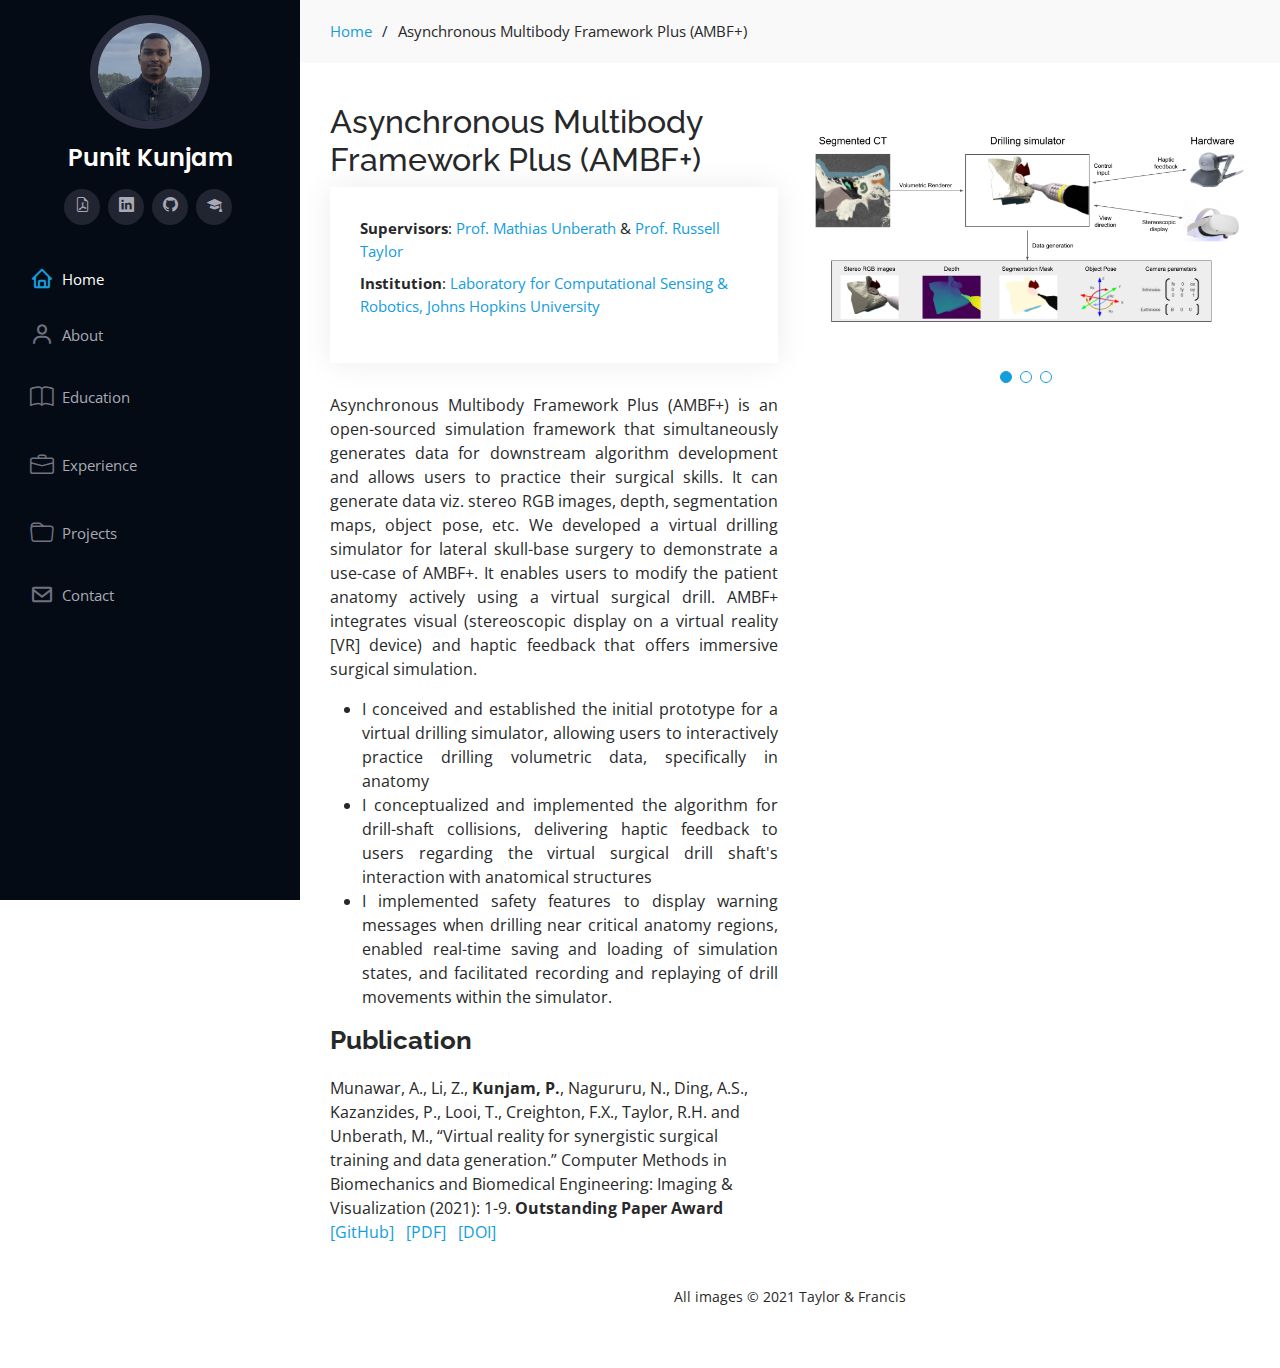
==== ambf.html @ 86a181cd "cv update" ====
<!DOCTYPE html>
<html lang="en">

<head>

  <!-- Google tag (gtag.js) -->
<script async src="https://www.googletagmanager.com/gtag/js?id=G-W4391QG8GP"></script>
<script>
  window.dataLayer = window.dataLayer || [];
  function gtag(){dataLayer.push(arguments);}
  gtag('js', new Date());

  gtag('config', 'G-W4391QG8GP');
</script>

  <meta charset="utf-8">
  <meta content="width=device-width, initial-scale=1.0" name="viewport">

  <title>Punit Kunjam</title>
  <meta content="" name="description">
  <meta content="" name="keywords">

  <!-- Favicons -->
  <link href="img/about_1.jpg" rel="icon">
  <link href="img/about_1.jpg" rel="apple-touch-icon">

  <!-- Google Fonts -->
  <link href="https://fonts.googleapis.com/css?family=Open+Sans:300,300i,400,400i,600,600i,700,700i|Raleway:300,300i,400,400i,500,500i,600,600i,700,700i|Poppins:300,300i,400,400i,500,500i,600,600i,700,700i" rel="stylesheet">

  <!-- Bootstrap Icons -->
  <link rel="stylesheet" href="https://use.fontawesome.com/releases/v5.7.0/css/all.css"
    integrity="sha384-lZN37f5QGtY3VHgisS14W3ExzMWZxybE1SJSEsQp9S+oqd12jhcu+A56Ebc1zFSJ" crossorigin="anonymous">

  <!-- Vendor CSS Files -->
  <link href="assets/vendor/aos/aos.css" rel="stylesheet">
  <link href="assets/vendor/bootstrap/css/bootstrap.min.css" rel="stylesheet">
  <link href="assets/vendor/bootstrap-icons/bootstrap-icons.css" rel="stylesheet">
  <link href="assets/vendor/boxicons/css/boxicons.min.css" rel="stylesheet">
  <link href="assets/vendor/glightbox/css/glightbox.min.css" rel="stylesheet">
  <link href="assets/vendor/swiper/swiper-bundle.min.css" rel="stylesheet">

  <!-- Template Main CSS File -->
  <link href="assets/css/style.css" rel="stylesheet">

  <!-- =======================================================
  * Template Name: iPortfolio
  * Updated: Nov 17 2023 with Bootstrap v5.3.2
  * Template URL: https://bootstrapmade.com/iportfolio-bootstrap-portfolio-websites-template/
  * Author: BootstrapMade.com
  * License: https://bootstrapmade.com/license/
  ======================================================== -->
</head>

<body>

  <!-- ======= Mobile nav toggle button ======= -->
  <i class="bi bi-list mobile-nav-toggle d-xl-none"></i>
  
  <!-- ======= Header ======= -->
  <header id="header">
    <div class="d-flex flex-column">
  
      <div class="profile">
        <img src="img/profile_pic.jpg" alt="" class="img-fluid rounded-circle">
        <h1 class="text-light"><a href="index.html">Punit Kunjam</a></h1>
        <div class="social-links mt-3 text-center">
          <!--TODO: ADD LINK FOR CV-->
          <a href="https://drive.google.com/file/d/1MvWVg-WQd31cbJyQLUiMQnrO49VxI_ut/view?usp=sharing" class="" target="_blank"><i class="bi bi-file-earmark-pdf" title="CV"></i></a>
          <a href="https://www.linkedin.com/in/pkunjam/" class="" target="_blank"><i class="bi bi-linkedin"
              title="Linkedin"></i></a>
          <a href="https://github.com/pkunjam" class="" target="_blank"><i class="bi bi-github" title="GitHub"></i></a>
          <a href="https://scholar.google.com/citations?hl=en&user=vuB_Ua0AAAAJ" class="" target="_blank"><i
              class="bi bi-mortarboard-fill" title="Google Scholar"></i></i></a>
        </div>
      </div>
  
      <nav id="navbar" class="nav-menu navbar">
        <ul>
          <li><a href="index.html#hero" class="nav-link scrollto active"><i class="bx bx-home"></i> <span>Home</span></a></li>
          <li><a href="index.html#about" class="nav-link scrollto"><i class="bx bx-user"></i> <span>About</span></a></li>
          <li><a href="index.html#resume" class="nav-link scrollto"><i class="bi bi-book"></i><span>Education</span></a></li>
          <li><a href="index.html#experience" class="nav-link scrollto"><i class="bi bi-briefcase"></i> <span>Experience</span></a></li>
          <li><a href="index.html#portfolio" class="nav-link scrollto"><i class="bi bi-folder"></i> <span>Projects</span></a></li>
          <!-- <li><a href="index.html#services" class="nav-link scrollto"><i class="bi bi-luggage"></i> <span>Media</span></a></li> -->
          <li><a href="index.html#contact" class="nav-link scrollto"><i class="bx bx-envelope"></i> <span>Contact</span></a></li>
        </ul>
      </nav><!-- .nav-menu -->
    </div>
  </header><!-- End Header -->

  <main id="main">

    <!-- ======= Breadcrumbs ======= -->
    <section id="breadcrumbs" class="breadcrumbs">
      <div class="container">

        <div class="d-flex justify-content-between align-items-center">
          <ol>
            <li><a href="index.html">Home</a></li>
            <li>Asynchronous Multibody Framework Plus (AMBF+)</li>
          </ol>
        </div>

      </div>
    </section><!-- End Breadcrumbs -->

    <!-- ======= Portfolio Details Section ======= -->
    <section id="portfolio-details" class="portfolio-details">
      <div class="container">

        <div class="row gy-4">


          <div class="col-lg-6">
            <h2>Asynchronous Multibody Framework Plus (AMBF+)</h2>
            

            <div class="portfolio-info">
              <ul>
                <li><strong>Supervisors</strong>:  <a href="https://mathiasunberath.github.io/" target="_blank">Prof. Mathias Unberath</a> & <a href="https://www.cs.jhu.edu/faculty/russell-taylor/" target="_blank">Prof. Russell Taylor</a></li>
                <li><strong>Institution</strong>: <a href="https://lcsr.jhu.edu/about/" target="_blank">Laboratory for Computational Sensing & Robotics, Johns Hopkins University</a></li>
              </ul>
            </div>
            <div class="portfolio-description">
              <p style="text-align: justify;">
                Asynchronous Multibody Framework Plus (AMBF+) is an open-sourced 
                simulation framework that simultaneously generates data for 
                downstream algorithm development and allows users to practice their 
                surgical skills. It can generate data viz. stereo RGB images, depth, 
                segmentation maps, object pose, etc. We developed a virtual drilling 
                simulator for lateral skull-base surgery to demonstrate a use-case of
                AMBF+. It enables users to modify the patient anatomy actively using a 
                virtual surgical drill. AMBF+ integrates visual (stereoscopic display
                on a virtual reality [VR] device) and haptic feedback that offers 
                immersive surgical simulation.

                <ul style="text-align: justify;">
                  <li>I conceived and established the initial prototype for a virtual drilling simulator, allowing users to interactively
                  practice drilling volumetric data, specifically in anatomy</li>
                  <li>I conceptualized and implemented the algorithm for drill-shaft collisions, delivering haptic feedback to users regarding
                  the virtual surgical drill shaft's interaction with anatomical structures</li>
                  <li>I implemented safety features to display warning messages when drilling near critical anatomy regions, enabled real-time
                  saving and loading of simulation states, and facilitated recording and replaying of drill movements within the simulator.</li>
                </ul>
              </p>

              <h2 style="text-align: justify;">Publication</h2>
              <p>Munawar, A., Li, Z., <b>Kunjam, P.</b>, Nagururu, N., Ding, A.S., Kazanzides, P., 
                Looi, T., Creighton, F.X., Taylor, R.H. and Unberath, M., “Virtual reality 
                for synergistic surgical training and data generation.” Computer Methods in 
                Biomechanics and Biomedical Engineering: Imaging & Visualization (2021): 1-9. 
                <b>Outstanding Paper Award</b> <br>
                <a href="https://github.com/WPI-AIM/ambf" target="_blank">[GitHub]</a> &nbsp;
                <a href="https://drive.google.com/file/d/1jUq5Wpt0CUFhtmW_N3lB-WPMoVVERZTq/view?usp=drive_link" target="_blank">[PDF]</a> &nbsp;
                <a href="https://www.tandfonline.com/doi/full/10.1080/21681163.2021.1999331" target="_blank">[DOI]</a>
              </p>
            </div>
          </div>

          <div class="col-lg-6">
            <div class="portfolio-details-slider swiper">
              <div class="swiper-wrapper align-items-center">

                <div class="swiper-slide">
                  <img src="img/ambf/overview.png" alt="">
                </div>

                <div class="swiper-slide">
                  <img src="img/ambf/drill-shaft.JPG" alt="">
                </div>

                <div class="swiper-slide">
                  <img src="img/ambf/drill-shaft_1.JPG" alt="">
                </div>

              </div>
              <div class="swiper-pagination"></div>

              <iframe width="560" height="315" src="https://www.youtube.com/embed/36pYIt1KGs4?si=3jNBDytTg9TupMOp"
                title="YouTube video player" frameborder="0"
                allow="accelerometer; autoplay; clipboard-write; encrypted-media; gyroscope; picture-in-picture; web-share"
                allowfullscreen></iframe>
            </div>
          </div>

        </div>
        
        <div style="text-align: center;">
          <br>
          <small>All images © 2021 Taylor & Francis</small>
        </div>
      </div>
    </section><!-- End Portfolio Details Section -->

  </main><!-- End #main -->

  <!-- ======= Footer ======= -->
  <footer id="footer">
    <div class="container">
      <div class="copyright">
      </div>
    </div>
  </footer><!-- End  Footer -->

  <a href="#" class="back-to-top d-flex align-items-center justify-content-center"><i class="bi bi-arrow-up-short"></i></a>

  <!-- Vendor JS Files -->
  <script src="assets/vendor/purecounter/purecounter_vanilla.js"></script>
  <script src="assets/vendor/aos/aos.js"></script>
  <script src="assets/vendor/bootstrap/js/bootstrap.bundle.min.js"></script>
  <script src="assets/vendor/glightbox/js/glightbox.min.js"></script>
  <script src="assets/vendor/isotope-layout/isotope.pkgd.min.js"></script>
  <script src="assets/vendor/swiper/swiper-bundle.min.js"></script>
  <script src="assets/vendor/typed.js/typed.umd.js"></script>
  <script src="assets/vendor/waypoints/noframework.waypoints.js"></script>
  <script src="assets/vendor/php-email-form/validate.js"></script>

  <!-- Template Main JS File -->
  <script src="assets/js/main.js"></script>

</body>

</html>
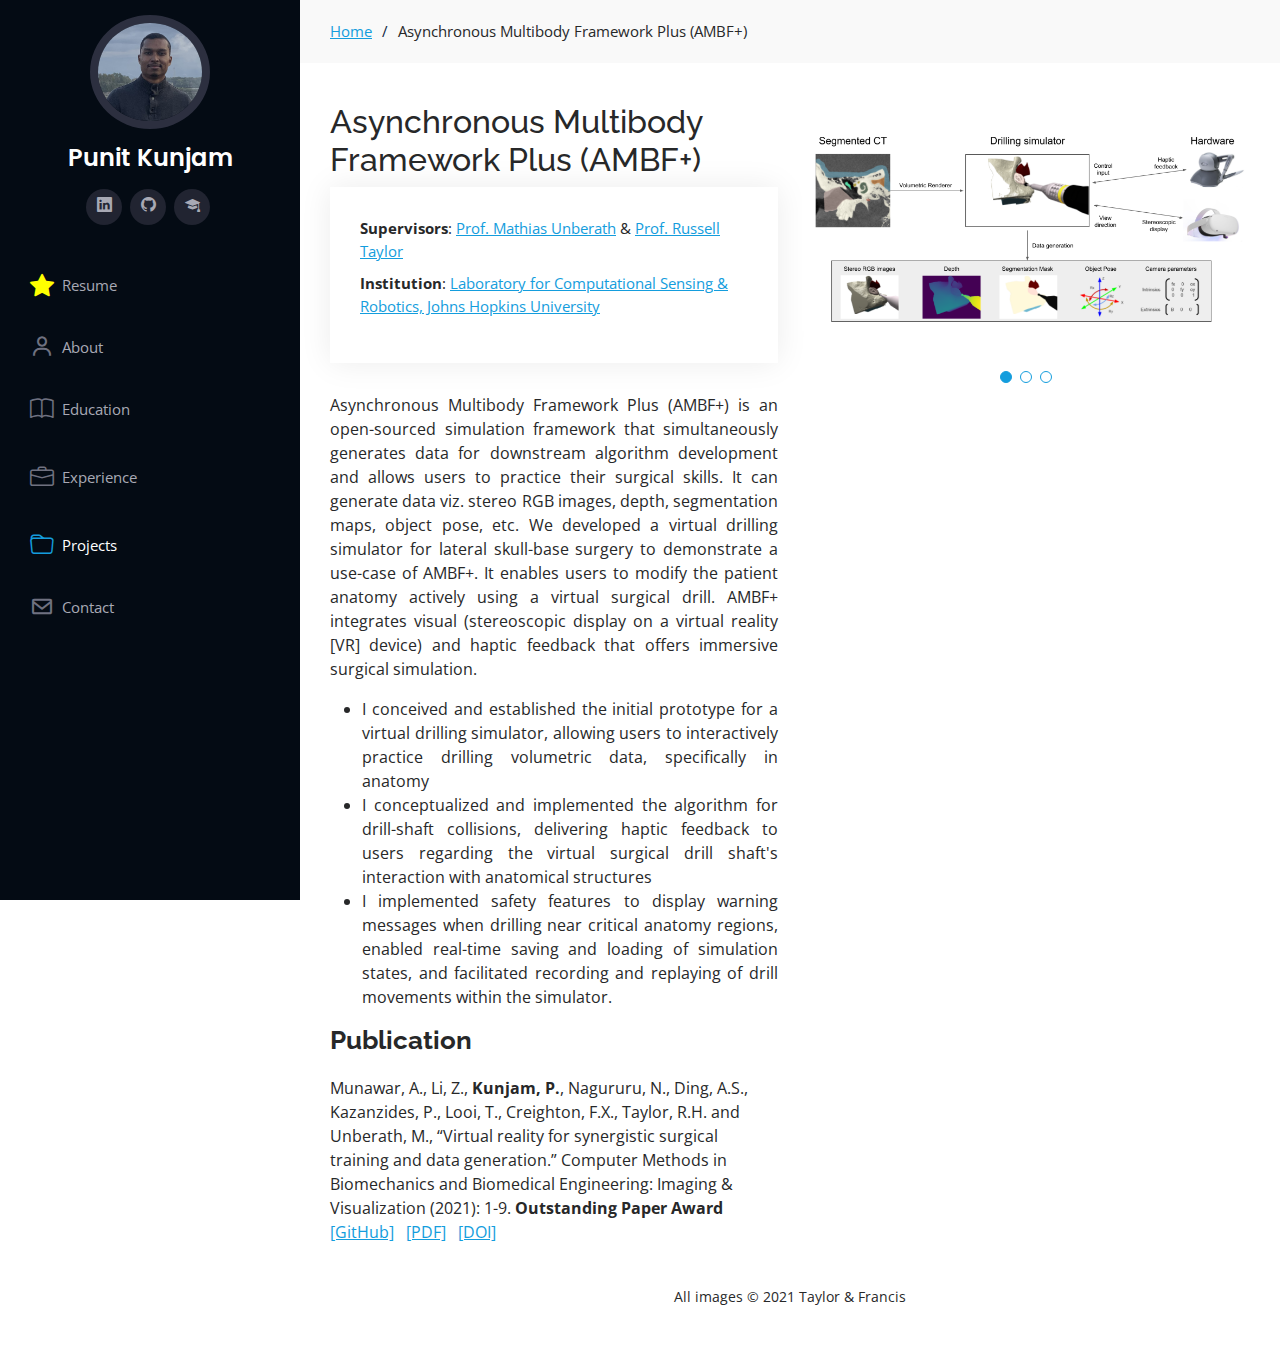
==== commit 80e354ad: "Major Update - Added Resume" ====
--- a/ambf.html
+++ b/ambf.html
@@ -65,7 +65,6 @@
         <h1 class="text-light"><a href="index.html">Punit Kunjam</a></h1>
         <div class="social-links mt-3 text-center">
           <!--TODO: ADD LINK FOR CV-->
-          <a href="https://drive.google.com/file/d/1MvWVg-WQd31cbJyQLUiMQnrO49VxI_ut/view?usp=sharing" class="" target="_blank"><i class="bi bi-file-earmark-pdf" title="CV"></i></a>
           <a href="https://www.linkedin.com/in/pkunjam/" class="" target="_blank"><i class="bi bi-linkedin"
               title="Linkedin"></i></a>
           <a href="https://github.com/pkunjam" class="" target="_blank"><i class="bi bi-github" title="GitHub"></i></a>
@@ -76,11 +75,13 @@
   
       <nav id="navbar" class="nav-menu navbar">
         <ul>
-          <li><a href="index.html#hero" class="nav-link scrollto active"><i class="bx bx-home"></i> <span>Home</span></a></li>
-          <li><a href="index.html#about" class="nav-link scrollto"><i class="bx bx-user"></i> <span>About</span></a></li>
+          <li><a href="https://drive.google.com/file/d/1Qg6lt1iTU_d3K1fpMmtJcjSpfZxKr5nS/view?usp=sharing" target="_blank"
+              class="nav-link scrollto"><i class="bi bi-star-fill" style="color: yellow;"></i> <span>Resume</span></a></li>
+          <li><a href="index.html#hero" class="nav-link scrollto"><i class="bx bx-user"></i> <span>About</span></a></li>
+          <!-- <li><a href="index.html#about" class="nav-link scrollto"><i class="bx bx-user"></i> <span>About</span></a></li> -->
           <li><a href="index.html#resume" class="nav-link scrollto"><i class="bi bi-book"></i><span>Education</span></a></li>
           <li><a href="index.html#experience" class="nav-link scrollto"><i class="bi bi-briefcase"></i> <span>Experience</span></a></li>
-          <li><a href="index.html#portfolio" class="nav-link scrollto"><i class="bi bi-folder"></i> <span>Projects</span></a></li>
+          <li><a href="index.html#portfolio" class="nav-link scrollto active"><i class="bi bi-folder"></i> <span>Projects</span></a></li>
           <!-- <li><a href="index.html#services" class="nav-link scrollto"><i class="bi bi-luggage"></i> <span>Media</span></a></li> -->
           <li><a href="index.html#contact" class="nav-link scrollto"><i class="bx bx-envelope"></i> <span>Contact</span></a></li>
         </ul>
--- a/assets/css/style.css
+++ b/assets/css/style.css
@@ -16,11 +16,11 @@
 
 a {
   color: #149ddd;
-  text-decoration: none;
+  text-decoration: underline;
 }
 
 a:hover {
-  color: #37b3ed;
+  background-color: yellow;
   text-decoration: none;
 }
 
@@ -240,7 +240,7 @@
 --------------------------------------------------------------*/
 #hero {
   width: 100%;
-  height: 100vh;
+  height: 130vh;
   background: url("../img/bg_new.jpg") top center;
   background-size: cover;
 }
@@ -249,6 +249,7 @@
   content: "";
   background: rgba(5, 13, 24, 0.3);
   position: absolute;
+  height: 130vh;
   bottom: 0;
   top: 0;
   left: 0;
@@ -267,21 +268,39 @@
   font-size: 64px;
   font-weight: 700;
   line-height: 56px;
-  color: #fff;
+  /* color: #fff; */
+  color: rgba(255, 255, 255, 0.5);
 }
 
 #hero p {
-  color: #fff;
+  /* color: #fff; */
+  color: rgba(255, 255, 255, 0.5);
   margin-bottom: 50px;
   font-size: 26px;
   font-family: "Poppins", sans-serif;
 }
 
 #hero p span {
-  color: #fff;
+  color: rgba(255, 255, 255, 1);
   padding-bottom: 4px;
   letter-spacing: 1px;
   border-bottom: 3px solid #149ddd;
+}
+
+#hero p span_1 {
+  color: rgba(255, 255, 255, 1);
+  padding-bottom: 4px;
+  letter-spacing: 1px;
+}
+
+#hero a {
+  color: white;
+  text-decoration: underline;
+}
+
+#hero a:hover {
+  color: #040b14;
+  background-color: yellow;
 }
 
 @media (min-width: 1024px) {
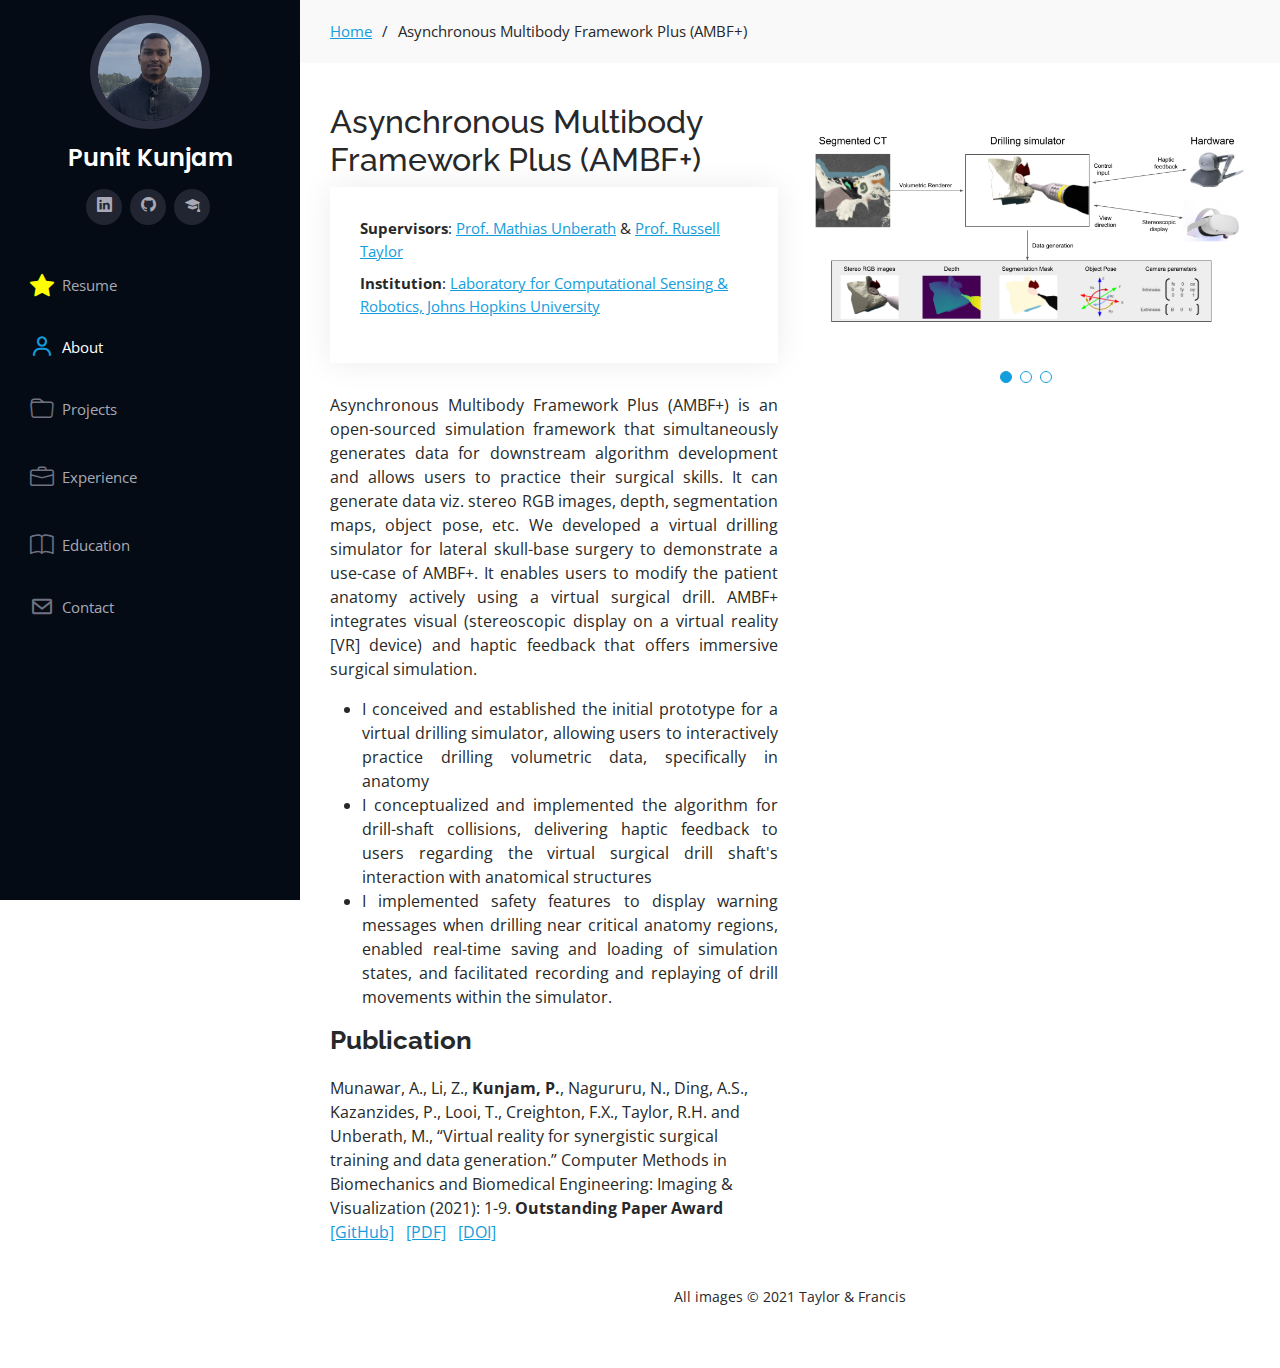
==== commit 606fc3f7: "update" ====
--- a/ambf.html
+++ b/ambf.html
@@ -77,13 +77,13 @@
         <ul>
           <li><a href="https://drive.google.com/file/d/1Qg6lt1iTU_d3K1fpMmtJcjSpfZxKr5nS/view?usp=sharing" target="_blank"
               class="nav-link scrollto"><i class="bi bi-star-fill" style="color: yellow;"></i> <span>Resume</span></a></li>
-          <li><a href="index.html#hero" class="nav-link scrollto"><i class="bx bx-user"></i> <span>About</span></a></li>
-          <!-- <li><a href="index.html#about" class="nav-link scrollto"><i class="bx bx-user"></i> <span>About</span></a></li> -->
-          <li><a href="index.html#resume" class="nav-link scrollto"><i class="bi bi-book"></i><span>Education</span></a></li>
-          <li><a href="index.html#experience" class="nav-link scrollto"><i class="bi bi-briefcase"></i> <span>Experience</span></a></li>
-          <li><a href="index.html#portfolio" class="nav-link scrollto active"><i class="bi bi-folder"></i> <span>Projects</span></a></li>
-          <!-- <li><a href="index.html#services" class="nav-link scrollto"><i class="bi bi-luggage"></i> <span>Media</span></a></li> -->
-          <li><a href="index.html#contact" class="nav-link scrollto"><i class="bx bx-envelope"></i> <span>Contact</span></a></li>
+          <li><a href="#hero" class="nav-link scrollto active"><i class="bx bx-user"></i> <span>About</span></a></li>
+          <!-- <li><a href="#about" class="nav-link scrollto"><i class="bx bx-user"></i> <span>About</span></a></li> -->
+          <li><a href="#portfolio" class="nav-link scrollto"><i class="bi bi-folder"></i> <span>Projects</span></a></li>
+          <li><a href="#experience" class="nav-link scrollto"><i class="bi bi-briefcase"></i> <span>Experience</span></a></li>
+          <!-- <li><a href="#services" class="nav-link scrollto"><i class="bi bi-luggage"></i> <span>Media</span></a></li> -->
+          <li><a href="#resume" class="nav-link scrollto"><i class="bi bi-book"></i><span>Education</span></a></li>
+          <li><a href="#contact" class="nav-link scrollto"><i class="bx bx-envelope"></i> <span>Contact</span></a></li>
         </ul>
       </nav><!-- .nav-menu -->
     </div>
--- a/assets/css/style.css
+++ b/assets/css/style.css
@@ -103,6 +103,7 @@
 #header .profile h1 a,
 #header .profile h1 a:hover {
   color: #fff;
+  background-color: transparent;
   text-decoration: none;
 }
 
@@ -196,6 +197,7 @@
 .nav-menu li:hover>a {
   text-decoration: none;
   color: #fff;
+  background-color: transparent;
 }
 
 .nav-menu a:hover i,
@@ -365,6 +367,15 @@
 /*--------------------------------------------------------------
 # About
 --------------------------------------------------------------*/
+#about a {
+  text-decoration: none;
+}
+
+#about a:hover {
+  color: #040b14;
+  background-color: transparent;
+}
+
 .about .content h3 {
   font-weight: 700;
   font-size: 26px;
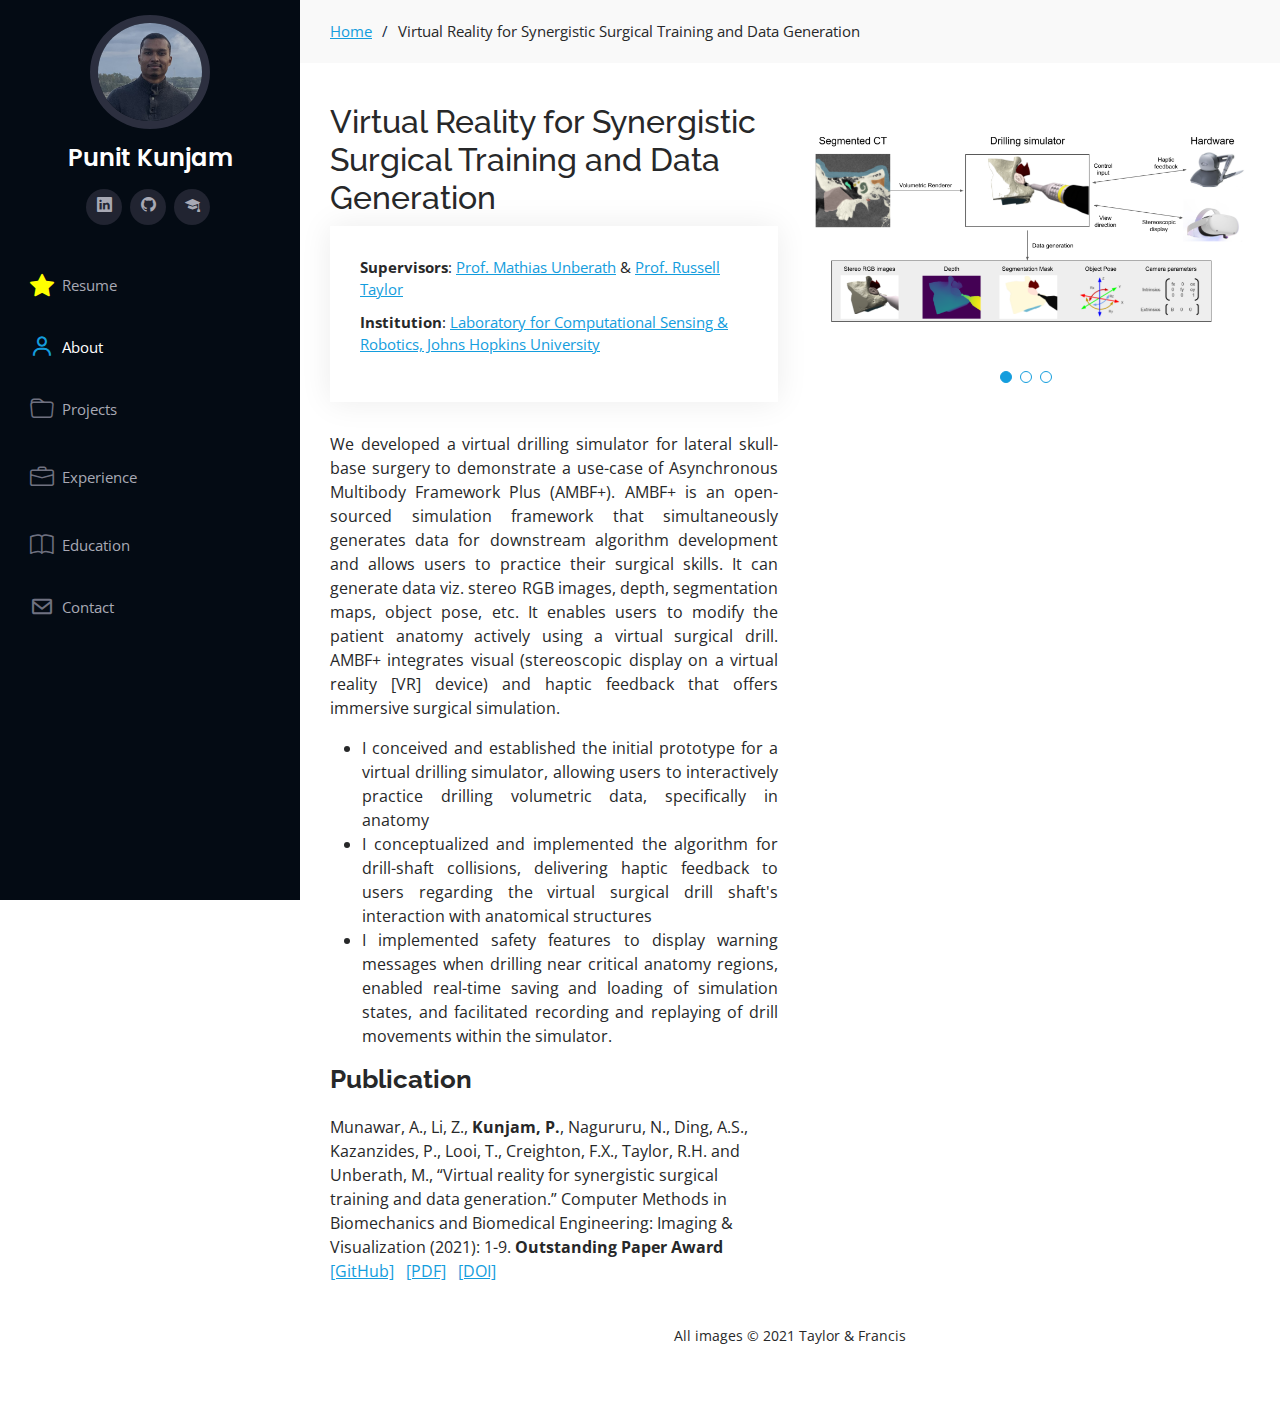
==== commit 2e349281: "update" ====
--- a/ambf.html
+++ b/ambf.html
@@ -77,13 +77,13 @@
         <ul>
           <li><a href="https://drive.google.com/file/d/1Qg6lt1iTU_d3K1fpMmtJcjSpfZxKr5nS/view?usp=sharing" target="_blank"
               class="nav-link scrollto"><i class="bi bi-star-fill" style="color: yellow;"></i> <span>Resume</span></a></li>
-          <li><a href="#hero" class="nav-link scrollto active"><i class="bx bx-user"></i> <span>About</span></a></li>
+          <li><a href="index.html#hero" class="nav-link scrollto active"><i class="bx bx-user"></i> <span>About</span></a></li>
           <!-- <li><a href="#about" class="nav-link scrollto"><i class="bx bx-user"></i> <span>About</span></a></li> -->
-          <li><a href="#portfolio" class="nav-link scrollto"><i class="bi bi-folder"></i> <span>Projects</span></a></li>
-          <li><a href="#experience" class="nav-link scrollto"><i class="bi bi-briefcase"></i> <span>Experience</span></a></li>
+          <li><a href="index.html#portfolio" class="nav-link scrollto"><i class="bi bi-folder"></i> <span>Projects</span></a></li>
+          <li><a href="index.html#experience" class="nav-link scrollto"><i class="bi bi-briefcase"></i> <span>Experience</span></a></li>
           <!-- <li><a href="#services" class="nav-link scrollto"><i class="bi bi-luggage"></i> <span>Media</span></a></li> -->
-          <li><a href="#resume" class="nav-link scrollto"><i class="bi bi-book"></i><span>Education</span></a></li>
-          <li><a href="#contact" class="nav-link scrollto"><i class="bx bx-envelope"></i> <span>Contact</span></a></li>
+          <li><a href="index.html#resume" class="nav-link scrollto"><i class="bi bi-book"></i><span>Education</span></a></li>
+          <li><a href="index.html#contact" class="nav-link scrollto"><i class="bx bx-envelope"></i> <span>Contact</span></a></li>
         </ul>
       </nav><!-- .nav-menu -->
     </div>
@@ -98,7 +98,7 @@
         <div class="d-flex justify-content-between align-items-center">
           <ol>
             <li><a href="index.html">Home</a></li>
-            <li>Asynchronous Multibody Framework Plus (AMBF+)</li>
+            <li>Virtual Reality for Synergistic Surgical Training and Data Generation</li>
           </ol>
         </div>
 
@@ -113,7 +113,7 @@
 
 
           <div class="col-lg-6">
-            <h2>Asynchronous Multibody Framework Plus (AMBF+)</h2>
+            <h2>Virtual Reality for Synergistic Surgical Training and Data Generation</h2>
             
 
             <div class="portfolio-info">
@@ -124,13 +124,13 @@
             </div>
             <div class="portfolio-description">
               <p style="text-align: justify;">
-                Asynchronous Multibody Framework Plus (AMBF+) is an open-sourced 
+                We developed a virtual drilling
+                simulator for lateral skull-base surgery to demonstrate a use-case of
+                Asynchronous Multibody Framework Plus (AMBF+). AMBF+ is an open-sourced 
                 simulation framework that simultaneously generates data for 
                 downstream algorithm development and allows users to practice their 
                 surgical skills. It can generate data viz. stereo RGB images, depth, 
-                segmentation maps, object pose, etc. We developed a virtual drilling 
-                simulator for lateral skull-base surgery to demonstrate a use-case of
-                AMBF+. It enables users to modify the patient anatomy actively using a 
+                segmentation maps, object pose, etc.  It enables users to modify the patient anatomy actively using a 
                 virtual surgical drill. AMBF+ integrates visual (stereoscopic display
                 on a virtual reality [VR] device) and haptic feedback that offers 
                 immersive surgical simulation.
@@ -151,7 +151,7 @@
                 for synergistic surgical training and data generation.” Computer Methods in 
                 Biomechanics and Biomedical Engineering: Imaging & Visualization (2021): 1-9. 
                 <b>Outstanding Paper Award</b> <br>
-                <a href="https://github.com/WPI-AIM/ambf" target="_blank">[GitHub]</a> &nbsp;
+                <a href="https://github.com/LCSR-SICKKIDS/volumetric_drilling" target="_blank">[GitHub]</a> &nbsp;
                 <a href="https://drive.google.com/file/d/1jUq5Wpt0CUFhtmW_N3lB-WPMoVVERZTq/view?usp=drive_link" target="_blank">[PDF]</a> &nbsp;
                 <a href="https://www.tandfonline.com/doi/full/10.1080/21681163.2021.1999331" target="_blank">[DOI]</a>
               </p>
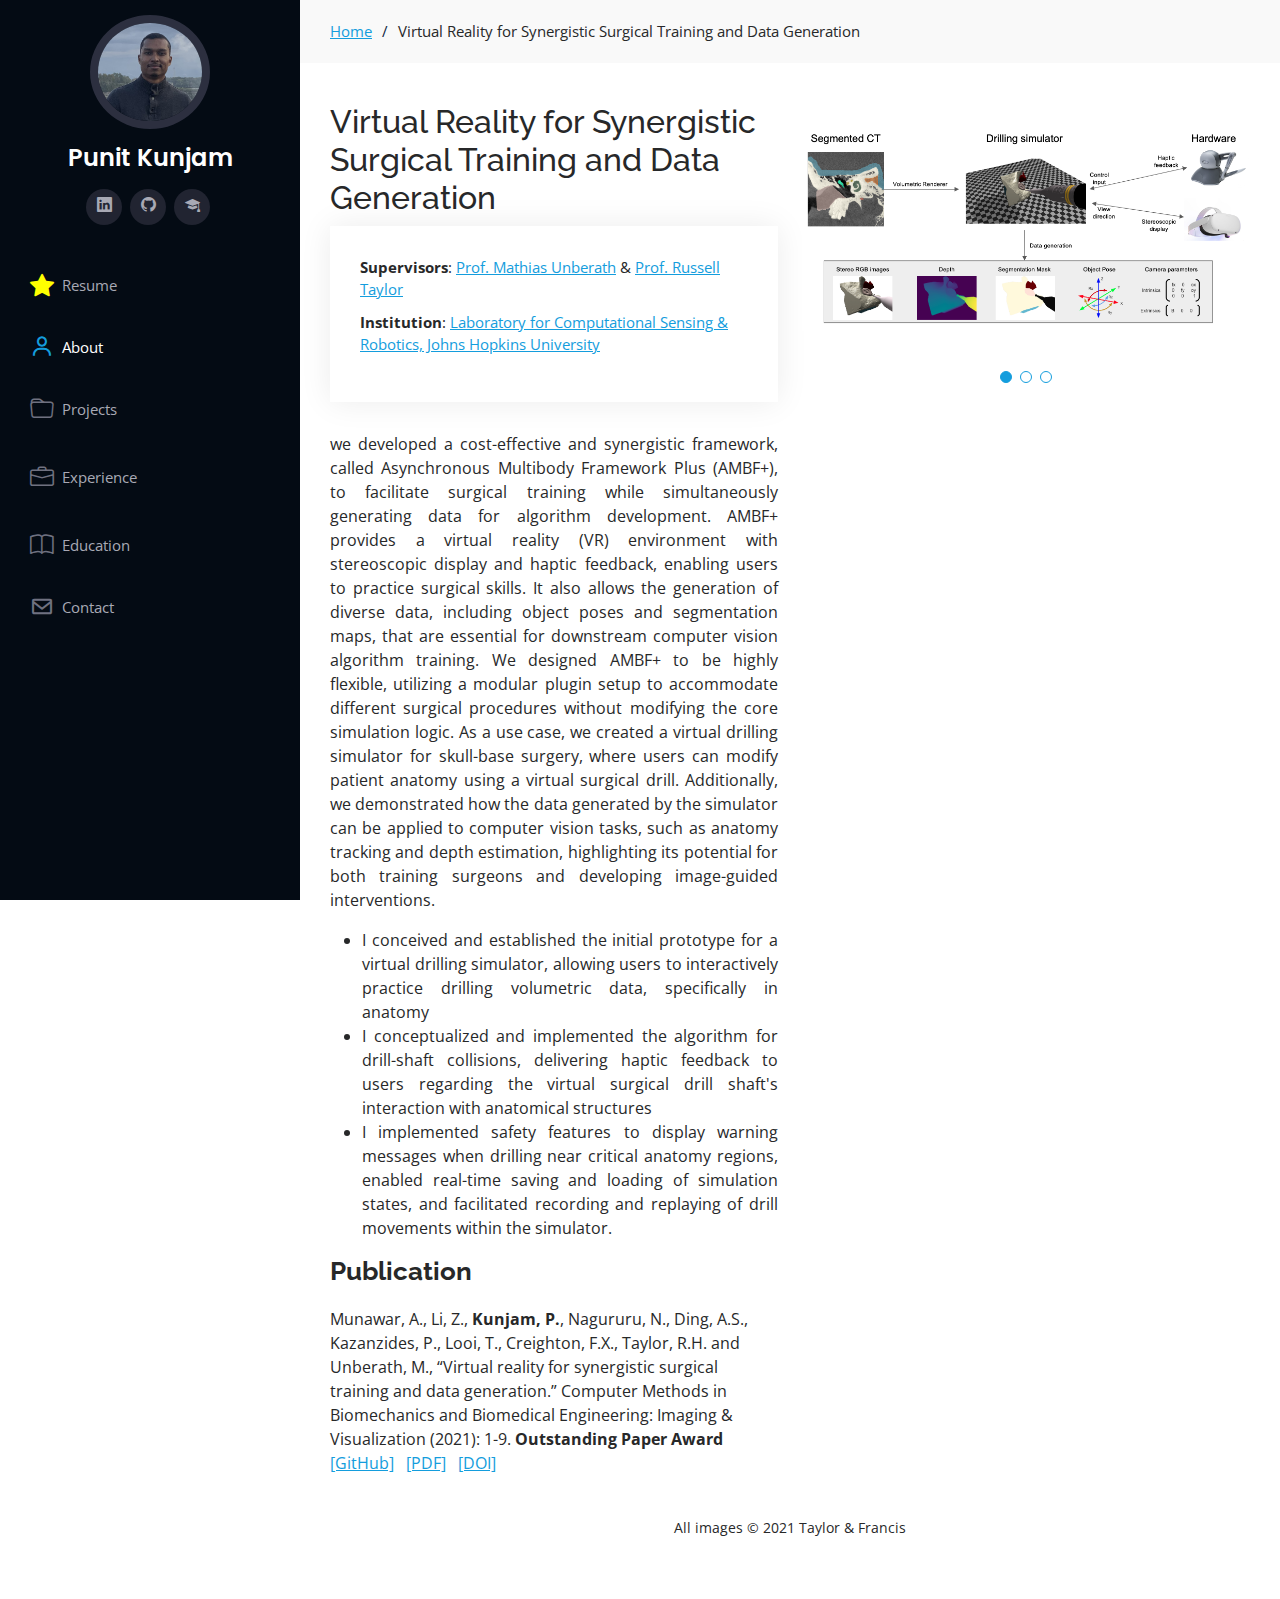
==== commit 5a86db9c: "update" ====
--- a/ambf.html
+++ b/ambf.html
@@ -124,16 +124,17 @@
             </div>
             <div class="portfolio-description">
               <p style="text-align: justify;">
-                We developed a virtual drilling
-                simulator for lateral skull-base surgery to demonstrate a use-case of
-                Asynchronous Multibody Framework Plus (AMBF+). AMBF+ is an open-sourced 
-                simulation framework that simultaneously generates data for 
-                downstream algorithm development and allows users to practice their 
-                surgical skills. It can generate data viz. stereo RGB images, depth, 
-                segmentation maps, object pose, etc.  It enables users to modify the patient anatomy actively using a 
-                virtual surgical drill. AMBF+ integrates visual (stereoscopic display
-                on a virtual reality [VR] device) and haptic feedback that offers 
-                immersive surgical simulation.
+                we developed a cost-effective and synergistic framework, called Asynchronous Multibody Framework Plus (AMBF+), to
+                facilitate surgical training while simultaneously generating data for algorithm development. AMBF+ provides a virtual
+                reality (VR) environment with stereoscopic display and haptic feedback, enabling users to practice surgical skills. It
+                also allows the generation of diverse data, including object poses and segmentation maps, that are essential for
+                downstream computer vision algorithm training.
+                
+                We designed AMBF+ to be highly flexible, utilizing a modular plugin setup to accommodate different surgical procedures
+                without modifying the core simulation logic. As a use case, we created a virtual drilling simulator for skull-base
+                surgery, where users can modify patient anatomy using a virtual surgical drill. Additionally, we demonstrated how the
+                data generated by the simulator can be applied to computer vision tasks, such as anatomy tracking and depth estimation,
+                highlighting its potential for both training surgeons and developing image-guided interventions.
 
                 <ul style="text-align: justify;">
                   <li>I conceived and established the initial prototype for a virtual drilling simulator, allowing users to interactively
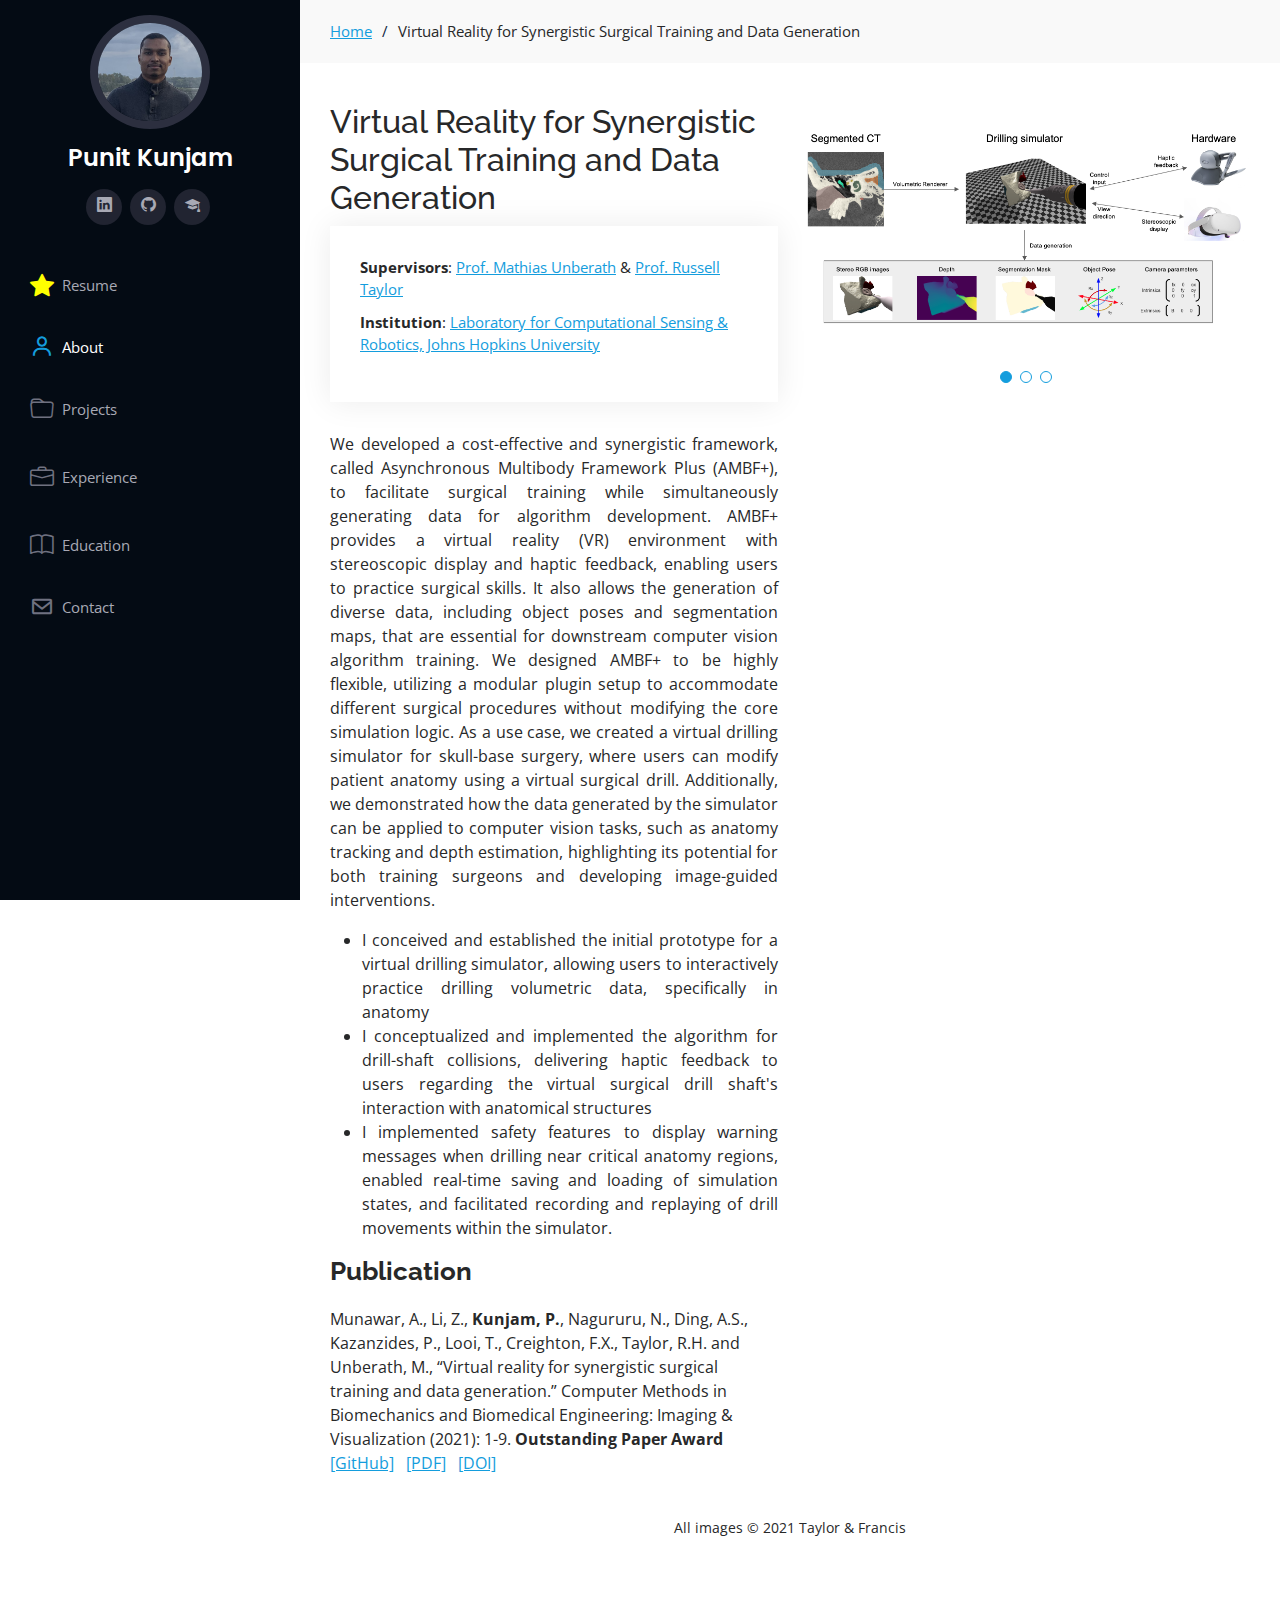
==== commit b3c0da65: "update" ====
--- a/ambf.html
+++ b/ambf.html
@@ -124,7 +124,7 @@
             </div>
             <div class="portfolio-description">
               <p style="text-align: justify;">
-                we developed a cost-effective and synergistic framework, called Asynchronous Multibody Framework Plus (AMBF+), to
+                We developed a cost-effective and synergistic framework, called Asynchronous Multibody Framework Plus (AMBF+), to
                 facilitate surgical training while simultaneously generating data for algorithm development. AMBF+ provides a virtual
                 reality (VR) environment with stereoscopic display and haptic feedback, enabling users to practice surgical skills. It
                 also allows the generation of diverse data, including object poses and segmentation maps, that are essential for
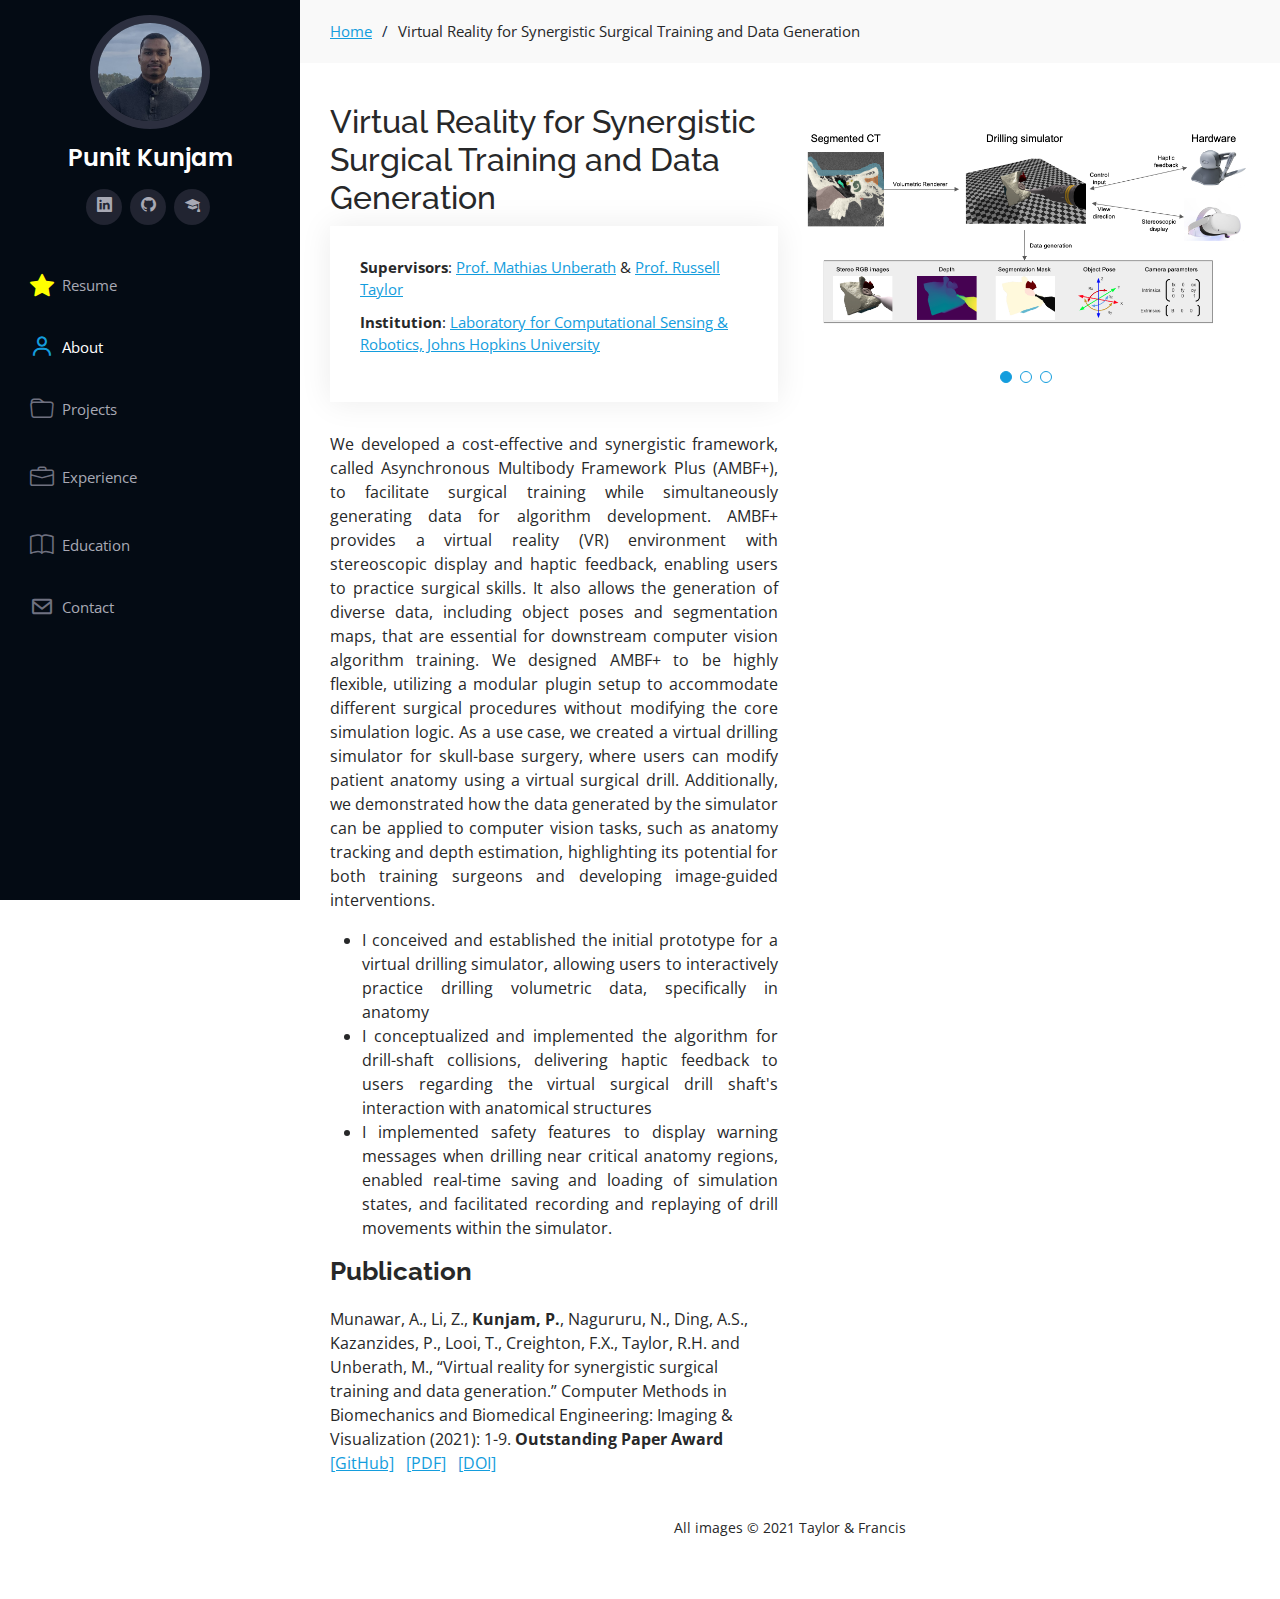
==== commit cf11387e: "update" ====
--- a/ambf.html
+++ b/ambf.html
@@ -61,8 +61,8 @@
     <div class="d-flex flex-column">
   
       <div class="profile">
-        <img src="img/profile_pic.jpg" alt="" class="img-fluid rounded-circle">
-        <h1 class="text-light"><a href="index.html">Punit Kunjam</a></h1>
+        <a href="https://pkunjam.github.io/"><img src="img/profile_pic.jpg" alt="" class="img-fluid rounded-circle"></a>
+        <h1 class="text-light"><a href="https://pkunjam.github.io/">Punit Kunjam</a></h1>
         <div class="social-links mt-3 text-center">
           <!--TODO: ADD LINK FOR CV-->
           <a href="https://www.linkedin.com/in/pkunjam/" class="" target="_blank"><i class="bi bi-linkedin"
